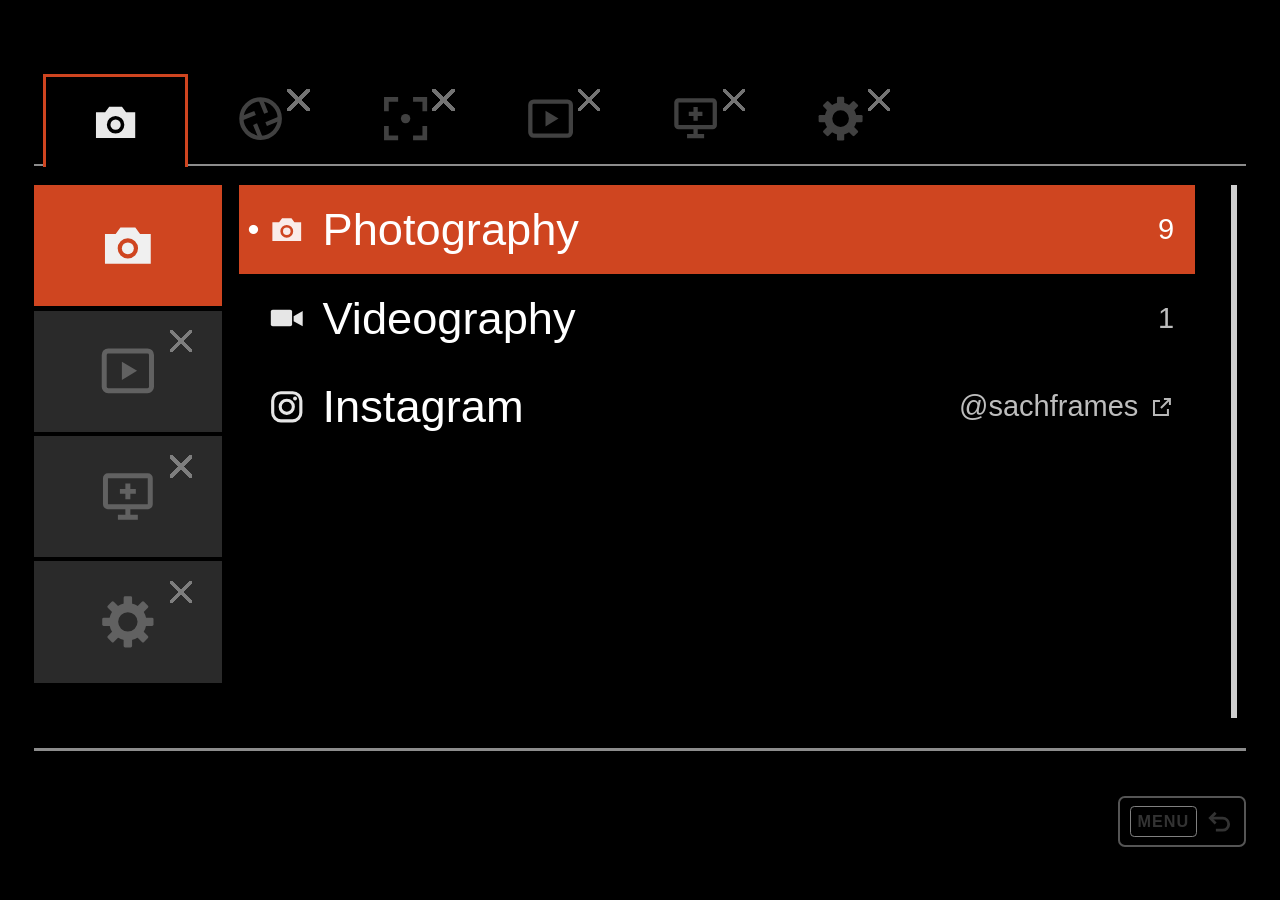
==== camera/sony-fx3-screen.html @ 2e356470 "Add scroll-driven 3D room portfolio Co-Authored-By: Claude Opus 5.5 <noreply@anthropic.com> Claude-S" ====
<!doctype html>
<html lang="en">
<head>
<meta charset="utf-8">
<meta name="viewport" content="width=device-width, initial-scale=1">
<title>FX3 Portfolio</title>
<!--
  sony-fx3-interface.html — Sony FX3-style camera screen: Photography, Videography, Instagram.
  Self-contained: no frameworks or external files. Media loads from the folders next to this file:

    camera/
      sony-fx3-interface.html     ← this file
      update-camera-media.mjs     ← re-scans the folders and rewrites the media list below
      photos/                     → Photography gallery
      video/                      → Videography gallery

  All media paths are relative, so keep this file and the two folders together.
  EMBED (once the camera folder is inside the site's public/ folder)
    <iframe src="/camera/sony-fx3-interface.html" title="Camera portfolio"
            style="width:100%;aspect-ratio:3/2;border:0;display:block"></iframe>

  KEYBOARD (when the screen has focus)
    Arrows move · Enter opens · Esc goes back · Space plays/pauses video
-->
<style>
:root{
  --ratio:1.5;               /* FX3 rear LCD is a 3:2 panel */
  --orange:#cf4520;
  --line:#8c8c8c;
  --font:"Helvetica Neue",Helvetica,Arial,"Segoe UI",system-ui,sans-serif;
}
*{box-sizing:border-box;margin:0;padding:0}
[hidden]{display:none!important}
html,body{width:100%;height:100%;overflow:hidden;background:#000}
body{display:grid;place-items:center;font-family:var(--font);color:#fff;-webkit-font-smoothing:antialiased;
  user-select:none;-webkit-user-select:none;-webkit-tap-highlight-color:transparent}
button{font:inherit;color:inherit;background:none;border:0;padding:0;cursor:pointer;line-height:1}
button:focus{outline:none}
button:focus-visible,a:focus-visible{outline:.35cqh solid var(--orange);outline-offset:.2cqh}
a{color:inherit;text-decoration:none}

/* Screen box. 1cqh = 1% of the screen's height, so everything scales with the container. */
.lcd{position:relative;width:min(100vw,calc(100vh * var(--ratio)));height:min(100vh,calc(100vw / var(--ratio)));
  container-type:size;overflow:hidden;background:#000;outline:none;font-weight:500;font-variant-numeric:tabular-nums}
.ico{width:1em;height:1em;display:inline-block;flex:none;vertical-align:middle}
.screen{position:absolute;inset:0;opacity:0;visibility:hidden;transition:opacity .2s ease,visibility .2s}
.lcd[data-screen="home"] #home,.lcd[data-screen="gallery"] #gallery,.lcd[data-screen="viewer"] #viewer{opacity:1;visibility:visible}

/* Shared chrome: rules, key caps, disabled controls */
.rule{position:absolute;left:4cqh;right:4cqh;height:.28cqh;background:var(--line)}
.kc{display:inline-grid;place-items:center;height:3.6cqh;padding:0 .8cqh;border:.22cqh solid #fff;border-radius:.5cqh;font-size:1.9cqh;letter-spacing:.06em;font-weight:600}
.keycap{position:absolute;right:4cqh;bottom:3.4cqh;display:inline-flex;align-items:center;gap:.9cqh;height:6cqh;padding:0 1.2cqh;
  border:.25cqh solid #fff;border-radius:.8cqh}
.keycap .ico{font-size:3.4cqh}
.keycap:hover{background:rgba(255,255,255,.1)}
.off{position:relative;pointer-events:none;cursor:default}
.off>.ico{opacity:.28}
.off::after{content:"";position:absolute;right:16%;top:16%;width:2.6cqh;height:2.6cqh;opacity:.75;
  background:linear-gradient(45deg,transparent 44%,#9a9a9a 44% 56%,transparent 56%),
             linear-gradient(-45deg,transparent 44%,#9a9a9a 44% 56%,transparent 56%)}
.keycap.off{position:absolute;border-color:#555;color:#666}
.keycap.off>.ico,.keycap.off .kc{opacity:.5}
.keycap.off::after{display:none}
.scroll{position:absolute;right:5cqh;width:.8cqh;background:#3a3a3a}
.scroll i{position:absolute;left:0;right:0;background:#cfcfcf;min-height:4cqh}

/* ---------- HOME: Sony menu layout (top icon tabs, left category column, orange selection) ---------- */
.m-tabs{position:absolute;left:5cqh;top:6cqh;display:flex}
.m-tab{width:17cqh;height:10.5cqh;display:grid;place-items:center;font-size:6cqh;color:#e9e9e9}
.m-tab.on{border:.38cqh solid var(--orange);border-bottom:0;background:#000;height:10.9cqh;position:relative;z-index:1}
#home .rule.top{top:16.5cqh}
.m-cats{position:absolute;left:4cqh;top:19cqh;width:22cqh;display:flex;flex-direction:column;gap:.5cqh}
.m-cat{height:14.2cqh;display:grid;place-items:center;background:#2a2a2a;font-size:7cqh;color:#f0f0f0}
.m-cat.on{background:var(--orange)}
.m-list{position:absolute;left:28cqh;right:10cqh;top:19cqh;display:flex;flex-direction:column}
.m-row{height:10.4cqh;display:flex;align-items:center;text-align:left;font-size:5.3cqh;padding-right:2.4cqh}
.m-row .dot{width:3.4cqh;text-align:center;font-size:4cqh}
.m-row .lbl{flex:1}
.m-row .ico{font-size:4.4cqh;margin-right:2cqh;opacity:.9}
.m-row .val{font-size:3.4cqh;color:#bdbdbd}
.m-row.on{background:var(--orange)}
.m-row.on .val{color:#fff}
#home .scroll{top:19cqh;height:62.4cqh}
#home .rule.bot{top:85cqh}
.m-row .ext{display:inline-flex;margin-left:1.4cqh;opacity:.8}
.m-row .ext .ico{font-size:2.8cqh;margin:0}

/* ---------- GALLERY: 2×2 index view, scrolls by row ---------- */
.bar{position:absolute;left:4cqh;right:4cqh;top:3cqh;height:7cqh;display:flex;align-items:center;justify-content:space-between;font-size:3.4cqh;letter-spacing:.04em}
.bar .ttl{display:inline-flex;align-items:center;gap:1.4cqh;font-weight:600}
.bar .ttl .ico{font-size:4.4cqh}
.bar .cnt{color:#d6d6d6}
#gallery .rule.top{top:11.2cqh}
.g-grid{position:absolute;left:4cqh;right:9cqh;top:13cqh;height:71cqh;overflow-y:auto;overscroll-behavior:contain;
  display:grid;grid-template-columns:1fr 1fr;grid-auto-rows:34.5cqh;gap:2cqh;scroll-snap-type:y mandatory;scrollbar-width:none}
.g-grid::-webkit-scrollbar{display:none}
.tile{position:relative;overflow:hidden;background:#0b0b0b;scroll-snap-align:start}
.tile::after{content:"";position:absolute;inset:0;border:.42cqh solid transparent;z-index:2;pointer-events:none;transition:border-color .12s}
.tile img,.tile video{position:absolute;inset:0;width:100%;height:100%;object-fit:contain;pointer-events:none;transition:transform .3s ease}
.tile.on::after{border-color:var(--orange)}
.tile.on img,.tile.on video{transform:scale(1.03)}
.tile .badge{position:absolute;left:1.2cqh;bottom:1.1cqh;display:inline-flex;align-items:center;gap:.7cqh;padding:.5cqh .9cqh;
  background:rgba(0,0,0,.62);border-radius:.4cqh;font-size:2.3cqh;font-weight:600}
.tile .badge .ico{font-size:2.8cqh}
.tile .broken{position:absolute;inset:0;display:grid;place-items:center;font-size:2.6cqh;color:#9a9a9a}
#gallery .scroll{top:13cqh;height:71cqh}
#gallery .scroll i{transition:top .12s linear}
#gallery .rule.bot{top:86cqh}
.g-name{position:absolute;left:4.6cqh;bottom:4.6cqh;font-size:2.9cqh;color:#bdbdbd;max-width:90cqh;white-space:nowrap;overflow:hidden;text-overflow:ellipsis}
.empty{position:absolute;left:50%;top:48%;transform:translate(-50%,-50%);padding:2.2cqh 4.5cqh;background:#1c1c1c;
  border:.25cqh solid #555;border-radius:.5cqh;font-size:3.4cqh;color:#e8e8e8;white-space:nowrap}

/* ---------- VIEWER: one item, full screen ---------- */
#viewer{background:#000}
.v-stage{position:absolute;inset:0}
.v-stage img,.v-stage video{position:absolute;inset:0;width:100%;height:100%;object-fit:contain;transition:opacity .25s ease}
.v-stage .entering{opacity:0}
.v-hud{position:absolute;inset:0;pointer-events:none;transition:opacity .25s ease}
.v-hud>*{pointer-events:auto}
.lcd[data-hud="0"] .v-hud{opacity:0}
.lcd[data-hud="0"] .v-hud>*{pointer-events:none}
.v-top,.v-bot{position:absolute;left:0;right:0;display:flex;align-items:center;gap:2cqh;padding:0 4cqh;text-shadow:0 0 .4cqh #000}
.v-top{top:0;height:13cqh;justify-content:space-between;font-size:3.4cqh;letter-spacing:.04em;
  background:linear-gradient(rgba(0,0,0,.6),rgba(0,0,0,0))}
.v-top .ttl{display:inline-flex;align-items:center;gap:1.4cqh;font-weight:600}
.v-top .ttl .ico{font-size:4.4cqh}
.v-bot{bottom:0;height:15cqh;padding-right:24cqh;font-size:2.8cqh;background:linear-gradient(rgba(0,0,0,0),rgba(0,0,0,.65))}
.v-bot .fname{max-width:46cqh;white-space:nowrap;overflow:hidden;text-overflow:ellipsis}
.seek{flex:1;height:5cqh;display:flex;align-items:center;cursor:pointer}
.seek b{position:relative;display:block;width:100%;height:.8cqh;background:rgba(255,255,255,.3);border-radius:.4cqh}
.seek i{position:absolute;left:0;top:0;bottom:0;width:0;background:#fff;border-radius:.4cqh}
.vtime{white-space:nowrap}
.vbtn{width:5.4cqh;height:5.4cqh;display:grid;place-items:center;font-size:3.6cqh}
.v-nav{position:absolute;top:50%;transform:translateY(-50%);width:8cqh;height:14cqh;display:grid;place-items:center;font-size:5.4cqh;
  opacity:.75;filter:drop-shadow(0 0 .4cqh #000)}
.v-nav:hover{opacity:1}
.v-nav.l{left:1cqh}.v-nav.r{right:1cqh}
.v-big{position:absolute;left:50%;top:50%;width:13cqh;height:13cqh;transform:translate(-50%,-50%);border-radius:50%;
  background:rgba(0,0,0,.45);border:.35cqh solid rgba(255,255,255,.8);display:grid;place-items:center;font-size:5.4cqh;transition:opacity .2s}
.lcd[data-playing="1"] .v-big{opacity:0;pointer-events:none}
#viewer .keycap{bottom:4.5cqh}
#viewer .empty{top:50%}

@media (prefers-reduced-motion: reduce){*,*::before,*::after{transition-duration:.01ms!important}}
</style>
</head>
<body>

<div class="lcd" id="lcd" tabindex="0" role="application" aria-label="Camera portfolio"
     data-screen="home" data-hud="1" data-playing="0">

  <!-- HOME: section menu -->
  <section class="screen" id="home" aria-label="Portfolio sections"></section>

  <!-- GALLERY: 2×2 index of the chosen section -->
  <section class="screen" id="gallery" aria-label="Gallery"></section>

  <!-- VIEWER: one photo or video, full screen inside the display -->
  <section class="screen" id="viewer" aria-label="Viewer"></section>

  <!-- Section markers. Galleries are built from the two lists in the script below. -->
  <!-- PHOTOGRAPHY MEDIA -->
  <div id="photography-media" hidden></div>
  <!-- VIDEOGRAPHY MEDIA -->
  <div id="videography-media" hidden></div>
</div>

<script>
/* ==========================================================================
   YOUR CONTENT
   --------------------------------------------------------------------------
   • The two lists between the <camera-media> markers are generated from the
     photos/ and video/ folders. After adding or removing files, run (from the camera folder):
         node update-camera-media.mjs
     It keeps your existing order and any titles you added, appends new files, drops deleted ones.
   • Paths are relative to THIS html file, so plain file names with spaces are fine.
   • Each entry is a path string, or an object with optional extras:
       { src: 'path/photo.jpg', alt: 'What the photo shows', title: 'Shown in the viewer' }
       { src: 'path/clip.mp4',  poster: 'path/clip-thumb.jpg', title: 'Short film' }
   • Type comes from the extension (.mp4 .webm .m4v .mov .ogv = video, anything else = image),
     or set { type: 'video' } / { type: 'image' }.
   • Give videos a poster image: thumbnails then load instantly instead of fetching video data.
   • Use web exports (H.264 MP4, WebP/JPEG), not camera originals.
   ========================================================================== */

// <camera-media>
// PHOTOGRAPHY MEDIA — camera/photos
const photographyMedia = [
    'photos/SaveVid.Net_625258052_17923626684231868_313472440058882886_n.jpg',
    'photos/SaveVid.Net_625449197_17923626720231868_9085159601143644479_n.jpg',
    'photos/SaveVid.Net_625970553_17923626702231868_3699082631112119949_n.jpg',
    'photos/SaveVid.Net_627002920_17923626738231868_3889022696531305817_n.jpg',
    'photos/WhatsApp Image 2026-08-24 at 7.36.41 PM (1).jpeg',
    'photos/WhatsApp Image 2026-08-24 at 7.36.41 PM.jpeg',
    'photos/WhatsApp Image 2026-08-24 at 7.36.42 PM (1).jpeg',
    'photos/WhatsApp Image 2026-08-24 at 7.36.42 PM.jpeg',
    'photos/WhatsApp Image 2026-09-18 at 6.00.08 PM.jpeg',
];

// VIDEOGRAPHY MEDIA — camera/video
const videographyMedia = [
    'video/AQMPKa1AgTKHLYUUjRasU1JA0uEvuGJR2zmyEd7orCPI-k4JzbCTC7B2_dFTPSTQ1qIBsk5BvgRhhmHnmlQP0rJUi6jbNW26GQiKc6s.mp4',
];
// </camera-media>

// INSTAGRAM — replace with your profile URL if it changes
const INSTAGRAM_URL = 'https://www.instagram.com/sachframes/';

// Mouse-wheel events over the screen are passed to the parent page as
// { source: 'fx3-lcd', event: 'wheel', deltaX, deltaY, deltaMode } so a scroll-driven tour keeps working.
// Replace '*' with your site origin, e.g. 'https://your-site.vercel.app'.
const PARENT_ORIGIN = '*';
</script>

<script>
(() => {
'use strict';
/* ---------------- Data ---------------- */
const VIDEO_EXT = /\.(mp4|m4v|webm|mov|ogv)(?:[?#]|$)/i;
// Encode each path segment so names with spaces, '#', '%' etc. load correctly; full URLs pass through.
const encodePath = p => /^([a-z][a-z0-9+.-]*:|\/\/)/i.test(p) ? p
  : p.split('/').map(seg => { try { return encodeURIComponent(decodeURIComponent(seg)); } catch (e) { return encodeURIComponent(seg); } }).join('/');
// Display names follow Sony numbering (stills 100-0001, movies C0001) unless an entry has a title.
const normalize = (list, isMovie) => (Array.isArray(list) ? list : []).map(item => {
  const o = typeof item === 'string' ? { src: item } : { ...item };
  if (!o.src) return null;
  o.type = o.type || (VIDEO_EXT.test(o.src) ? 'video' : 'image');
  o.src = encodePath(o.src);
  if (o.poster) o.poster = encodePath(o.poster);
  return o;
}).filter(Boolean).map((o, i) => {
  const n = String(i + 1).padStart(4, '0');
  o.name = o.title || (o.type === 'video' || isMovie ? 'C' + n : '100-' + n);
  return o;
});

const SECTIONS = [
  { id: 'photography', label: 'Photography', short: 'PHOTO', icon: 'cam',   empty: 'No images.', items: normalize(photographyMedia, false) },
  { id: 'videography', label: 'Videography', short: 'MOVIE', icon: 'movie', empty: 'No movies.', items: normalize(videographyMedia, true) },
];

/* ---------------- Icons ---------------- */
const svg = inner => `<svg class="ico" viewBox="0 0 24 24" fill="currentColor" aria-hidden="true">${inner}</svg>`;
const S = 'fill="none" stroke="currentColor" stroke-width="2"';
const I = {
  cam: svg(`<path fill-rule="evenodd" d="M2.8 7.2h4.3L9 4.6h6l1.9 2.6h4.3V19.2H2.8zM12 8.9a4.1 4.1 0 1 0 0 8.2a4.1 4.1 0 1 0 0-8.2z"/><circle cx="12" cy="13" r="2.4"/>`),
  movie: svg(`<rect x="1.8" y="6.8" width="13.6" height="10.6" rx="1.2"/><path d="M16.4 11l5.8-3.3v9.8l-5.8-3.3z"/>`),
  playbox: svg(`<rect x="2.5" y="4" width="19" height="16" rx="1.6" ${S}/><path d="M9.6 8.3v7.4l6.1-3.7z"/>`),
  mon: svg(`<rect x="3" y="3.5" width="18" height="12.5" rx="1" ${S}/><path d="M12 6.6v6.4M8.8 9.8h6.4M12 16v3.6M8 20.2h8" ${S}/>`),
  exp: svg(`<circle cx="12" cy="12" r="9" ${S}/><path d="M12 3l2.6 6.4M21 12l-6.4 2.6M12 21l-2.6-6.4M3 12l6.4-2.6" ${S}/>`),
  af: svg(`<path d="M3 8.5V3h5.5M15.5 3H21v5.5M21 15.5V21h-5.5M8.5 21H3v-5.5" fill="none" stroke="currentColor" stroke-width="2.2"/><circle cx="12" cy="12" r="2.2"/>`),
  gear: (() => { let t = ''; for (let i = 0; i < 8; i++) t += `<rect x="10.3" y="1.7" width="3.4" height="4.6" rx=".6" transform="rotate(${i * 45} 12 12)"/>`;
    return svg(t + `<circle cx="12" cy="12" r="5.7" fill="none" stroke="currentColor" stroke-width="3.6"/>`); })(),
  back: svg(`<path d="M8.8 4.8L4.4 9.2l4.4 4.4" fill="none" stroke="currentColor" stroke-width="2.3"/><path d="M5 9.2h9.6a5 5 0 0 1 0 10H9" fill="none" stroke="currentColor" stroke-width="2.3"/>`),
  left: svg(`<path d="M15 3.5L6.5 12l8.5 8.5" fill="none" stroke="currentColor" stroke-width="2.4"/>`),
  right: svg(`<path d="M9 3.5l8.5 8.5L9 20.5" fill="none" stroke="currentColor" stroke-width="2.4"/>`),
  play: svg(`<path d="M7 4.5v15l12.5-7.5z"/>`),
  pause: svg(`<path d="M6.5 4.5h4v15h-4zM13.5 4.5h4v15h-4z"/>`),
  vol: svg(`<path d="M3 9h4l5-4.5v15L7 15H3z"/><path d="M15.5 8.5a5 5 0 0 1 0 7M18.2 5.8a9 9 0 0 1 0 12.4" ${S}/>`),
  mute: svg(`<path d="M3 9h4l5-4.5v15L7 15H3z"/><path d="M15.5 9l5.5 6M21 9l-5.5 6" ${S}/>`),
  ext: svg(`<path d="M14 4h6v6M20 4l-9 9M18 14v6H4V6h6" ${S}/>`),
  insta: svg(`<rect x="3" y="3" width="18" height="18" rx="5.2" ${S}/><circle cx="12" cy="12" r="4.2" ${S}/><circle cx="17.3" cy="6.7" r="1.25"/>`),
};

/* ---------------- Helpers ---------------- */
const $ = id => document.getElementById(id);
const lcd = $('lcd'), home = $('home'), gallery = $('gallery'), viewer = $('viewer');
const esc = s => String(s).replace(/[&<>"']/g, c => ({ '&': '&amp;', '<': '&lt;', '>': '&gt;', '"': '&quot;', "'": '&#39;' }[c]));
const clamp = (v, a, b) => Math.min(b, Math.max(a, v));
const pad = n => String(n).padStart(2, '0');
const hms = s => { s = Math.max(0, Math.floor(s || 0)); return `${Math.floor(s / 3600)}:${pad(Math.floor(s / 60) % 60)}:${pad(s % 60)}`; };
const ms = s => { s = Math.max(0, Math.floor(s || 0)); return `${Math.floor(s / 60)}:${pad(s % 60)}`; };
const frameSrc = src => src.includes('#') ? src : src + '#t=0.1';   // shows a real frame instead of black
const handle = (() => { try { const p = new URL(INSTAGRAM_URL).pathname.split('/').filter(Boolean)[0]; return p ? '@' + p : 'Instagram'; } catch (e) { return 'Instagram'; } })();
const safeIG = /^https:\/\//.test(INSTAGRAM_URL) ? INSTAGRAM_URL : '';
const ROWS = SECTIONS.length + (safeIG ? 1 : 0);   // Photography, Videography, Instagram
const IG_ROW = SECTIONS.length;

const state = { screen: 'home', row: 0, sec: 0, tile: 0, item: 0, muted: true };
const section = () => SECTIONS[state.sec];

function show(screen) {
  state.screen = screen;
  lcd.dataset.screen = screen;
  if (screen !== 'viewer') { viewer.querySelectorAll('video').forEach(v => v.pause()); lcd.dataset.playing = '0'; }
  lcd.focus({ preventScroll: true });
}

/* ---------------- HOME ---------------- */
// Only the first tab, the first category and the three rows are live.
// Every other camera control is drawn disabled (dimmed with a small X) and has no action.
function renderHome() {
  const offTabs = ['exp', 'af', 'playbox', 'mon', 'gear'];
  const offCats = ['playbox', 'mon', 'gear'];
  home.innerHTML = `
    <div class="m-tabs">
      <span class="m-tab on" aria-hidden="true">${I.cam}</span>
      ${offTabs.map(k => `<span class="m-tab off" aria-hidden="true">${I[k]}</span>`).join('')}
    </div>
    <div class="rule top"></div>
    <div class="m-cats">
      <span class="m-cat on" aria-hidden="true">${I.cam}</span>
      ${offCats.map(k => `<span class="m-cat off" aria-hidden="true">${I[k]}</span>`).join('')}
    </div>
    <div class="m-list" role="menu">
      ${SECTIONS.map((s, i) => `<button class="m-row ${i === state.row ? 'on' : ''}" role="menuitem" data-row="${i}">
        <span class="dot">${i === state.row ? '•' : ''}</span>${I[s.icon]}<span class="lbl">${s.label}</span>
        <span class="val">${s.items.length}</span></button>`).join('')}
      ${safeIG ? `<a class="m-row ${state.row === IG_ROW ? 'on' : ''}" role="menuitem" data-row="${IG_ROW}" href="${esc(safeIG)}"
        target="_blank" rel="noopener noreferrer" aria-label="Instagram ${esc(handle)} (opens in a new tab)">
        <span class="dot">${state.row === IG_ROW ? '•' : ''}</span>${I.insta}<span class="lbl">Instagram</span>
        <span class="val">${esc(handle)}</span><span class="ext">${I.ext}</span></a>` : ''}
    </div>
    <div class="scroll"><i style="top:0;height:100%"></i></div>
    <div class="rule bot"></div>
    <span class="keycap off" aria-hidden="true"><span class="kc">MENU</span>${I.back}</span>`;
}
function setRow(i) {
  state.row = (i + ROWS) % ROWS;
  home.querySelectorAll('.m-row').forEach((r, j) => {
    r.classList.toggle('on', j === state.row);
    r.querySelector('.dot').textContent = j === state.row ? '•' : '';
  });
}

/* ---------------- GALLERY ---------------- */
let thumbObserver = null;
function openGallery(i, keepTile) {
  state.sec = i;
  if (!keepTile) state.tile = 0;
  const s = section(), n = s.items.length;
  gallery.innerHTML = `
    <div class="bar"><span class="ttl">${I.playbox}${s.label.toUpperCase()}</span><span class="cnt" id="gCount">${n ? `${state.tile + 1}/${n}` : '0/0'}</span></div>
    <div class="rule top"></div>
    ${n ? `<div class="g-grid" id="gGrid" role="listbox" aria-label="${s.label}">${s.items.map((it, j) => tileHTML(it, j)).join('')}</div>
           <div class="scroll" id="gScroll"><i></i></div>`
        : `<div class="empty">${s.empty}</div>`}
    <div class="rule bot"></div>
    <div class="g-name" id="gName">${n ? esc(s.items[state.tile].name) : ''}</div>
    <button class="keycap" data-act="back" aria-label="Back to sections"><span class="kc">MENU</span>${I.back}</button>`;
  show('gallery');
  if (!n) return;
  const grid = $('gGrid');
  grid.addEventListener('scroll', syncScrollbar, { passive: true });
  wireThumbs(grid);
  selectTile(state.tile, true);
  syncScrollbar();
}
function tileHTML(it, j) {
  const alt = esc(it.alt || it.name);
  const thumb = it.type === 'video'
    ? (it.poster ? `<img src="${esc(it.poster)}" alt="" loading="lazy" decoding="async">`
                 : `<video muted playsinline preload="none" data-src="${esc(frameSrc(it.src))}"></video>`)
    : `<img src="${esc(it.src)}" alt="${alt}" loading="lazy" decoding="async">`;
  const badge = it.type === 'video' ? `<span class="badge">${I.movie}<span class="dur">${esc(it.duration || '')}</span></span>` : '';
  return `<button class="tile" role="option" data-tile="${j}" aria-label="${alt}">${thumb}${badge}</button>`;
}
function wireThumbs(grid) {
  grid.querySelectorAll('.tile').forEach(t => {
    const media = t.querySelector('img,video');
    media.addEventListener('error', () => { media.remove(); t.insertAdjacentHTML('afterbegin', '<span class="broken">Unable to display.</span>'); }, { once: true });
    if (media.tagName === 'VIDEO') media.addEventListener('loadedmetadata', () => {
      const d = t.querySelector('.dur'); if (d && !d.textContent && isFinite(media.duration)) d.textContent = ms(media.duration);
    }, { once: true });
  });
  // Only fetch video thumbnails as they scroll into view
  thumbObserver?.disconnect();
  thumbObserver = new IntersectionObserver(entries => entries.forEach(e => {
    if (!e.isIntersecting) return;
    const v = e.target;
    v.preload = 'metadata'; v.src = v.dataset.src; thumbObserver.unobserve(v);
  }), { root: grid, rootMargin: '40% 0px' });
  grid.querySelectorAll('video[data-src]').forEach(v => thumbObserver.observe(v));
}
function selectTile(i, instant) {
  const s = section(), n = s.items.length;
  if (!n) return;
  state.tile = clamp(i, 0, n - 1);
  gallery.querySelectorAll('.tile').forEach((t, j) => { t.classList.toggle('on', j === state.tile); t.setAttribute('aria-selected', j === state.tile); });
  $('gCount').textContent = `${state.tile + 1}/${n}`;
  $('gName').textContent = s.items[state.tile].name;
  gallery.querySelector(`.tile[data-tile="${state.tile}"]`)?.scrollIntoView({ block: 'nearest', behavior: instant ? 'auto' : 'smooth' });
}
function syncScrollbar() {
  const grid = $('gGrid'), bar = gallery.querySelector('#gScroll i');
  if (!grid || !bar) return;
  const h = grid.clientHeight / grid.scrollHeight;
  bar.style.height = `${Math.min(1, h) * 100}%`;
  bar.style.top = `${grid.scrollHeight > grid.clientHeight ? grid.scrollTop / (grid.scrollHeight - grid.clientHeight) * (1 - h) * 100 : 0}%`;
}

/* ---------------- VIEWER ---------------- */
function openViewer(i) {
  const s = section(), n = s.items.length;
  if (!n) return;
  state.item = (i + n) % n;
  state.tile = state.item;
  const it = s.items[state.item], vid = it.type === 'video';
  viewer.querySelectorAll('video').forEach(v => { v.pause(); v.removeAttribute('src'); v.load(); });
  viewer.innerHTML = `
    <div class="v-stage" id="vStage"></div>
    <div class="v-hud">
      <div class="v-top"><span class="ttl">${I.playbox}${s.short}</span><span>${state.item + 1}/${n}</span></div>
      ${n > 1 ? `<button class="v-nav l" data-act="prev" aria-label="Previous">${I.left}</button><button class="v-nav r" data-act="next" aria-label="Next">${I.right}</button>` : ''}
      ${vid ? `<button class="v-big" data-act="toggle" aria-label="Play">${I.play}</button>` : ''}
      <div class="v-bot"><span class="fname">${esc(it.name)}</span>
        ${vid ? `<div class="seek" id="vSeek"><b><i id="vBar"></i></b></div><span class="vtime" id="vTime">0:00:00</span>
                 <button class="vbtn" data-act="toggle" id="vPP" aria-label="Play or pause">${I.play}</button>
                 <button class="vbtn" data-act="mute" id="vMute" aria-label="${state.muted ? 'Unmute' : 'Mute'}">${state.muted ? I.mute : I.vol}</button>` : ''}
      </div>
      <button class="keycap" data-act="back" aria-label="Back to gallery"><span class="kc">MENU</span>${I.back}</button>
    </div>`;
  const stage = $('vStage');
  let el;
  if (vid) {
    el = document.createElement('video');
    el.muted = state.muted; el.playsInline = true; el.setAttribute('playsinline', '');
    el.preload = 'auto'; el.disablePictureInPicture = true;
    if (it.poster) el.poster = it.poster;
    el.src = it.poster ? it.src : frameSrc(it.src);
    const sync = () => {
      const playing = !el.paused && !el.ended;
      lcd.dataset.playing = playing ? '1' : '0';
      const pp = $('vPP'); if (pp) pp.innerHTML = playing ? I.pause : I.play;
    };
    el.addEventListener('play', sync); el.addEventListener('pause', sync); el.addEventListener('ended', sync);
    el.addEventListener('timeupdate', () => {
      const d = isFinite(el.duration) ? el.duration : 0;
      const bar = $('vBar'), t = $('vTime');
      if (bar) bar.style.width = d ? `${el.currentTime / d * 100}%` : '0%';
      if (t) t.textContent = `${hms(el.currentTime)} / ${hms(d)}`;
    });
    el.addEventListener('loadedmetadata', () => { const t = $('vTime'); if (t) t.textContent = `0:00:00 / ${hms(el.duration)}`; });
  } else {
    el = document.createElement('img');
    el.alt = it.alt || it.name; el.decoding = 'async'; el.draggable = false; el.src = it.src;
  }
  el.className = 'entering';
  el.addEventListener('error', () => { stage.innerHTML = '<div class="empty">Unable to display.</div>'; viewer.querySelector('.v-big')?.remove(); }, { once: true });
  stage.appendChild(el);
  requestAnimationFrame(() => requestAnimationFrame(() => el.classList.remove('entering')));
  lcd.dataset.hud = '1';
  lcd.dataset.playing = '0';
  show('viewer');
  if (vid) el.play().catch(() => {});   // starts muted; the speaker button turns sound on
}
const activeVideo = () => viewer.querySelector('.v-stage video');
function togglePlay() {
  const v = activeVideo(); if (!v) return;
  if (v.paused || v.ended) { if (v.ended) v.currentTime = 0; v.play().catch(() => {}); } else v.pause();
}
function toggleMute() {
  state.muted = !state.muted;
  const v = activeVideo(); if (v) v.muted = state.muted;
  const b = $('vMute'); if (b) { b.innerHTML = state.muted ? I.mute : I.vol; b.setAttribute('aria-label', state.muted ? 'Unmute' : 'Mute'); }
}

/* ---------------- Navigation ---------------- */
function back() {
  if (state.screen === 'viewer') openGallery(state.sec, true);
  else if (state.screen === 'gallery') { show('home'); setRow(state.sec); }
}
function act(name) {
  if (name === 'back') back();
  else if (name === 'prev') openViewer(state.item - 1);
  else if (name === 'next') openViewer(state.item + 1);
  else if (name === 'toggle') togglePlay();
  else if (name === 'mute') toggleMute();
}

let down = null, swiped = false;
lcd.addEventListener('pointerdown', e => { down = { x: e.clientX, y: e.clientY }; swiped = false; });
lcd.addEventListener('pointerup', e => {
  if (!down || state.screen !== 'viewer') { down = null; return; }
  const dx = e.clientX - down.x, dy = e.clientY - down.y; down = null;
  if (Math.abs(dx) > lcd.clientWidth * .08 && Math.abs(dx) > Math.abs(dy) * 1.5 && section().items.length > 1) {
    swiped = true; openViewer(state.item + (dx < 0 ? 1 : -1));
  }
});
lcd.addEventListener('click', e => {
  if (swiped) { swiped = false; return; }
  const row = e.target.closest('.m-row');
  if (row) { setRow(+row.dataset.row); if (state.row !== IG_ROW) openGallery(state.row); return; }   // the Instagram row is a real link
  const tile = e.target.closest('.tile');
  if (tile) { selectTile(+tile.dataset.tile); openViewer(+tile.dataset.tile); return; }
  const seek = e.target.closest('.seek');
  if (seek) {
    const v = activeVideo(), r = seek.getBoundingClientRect();
    if (v && isFinite(v.duration)) v.currentTime = clamp((e.clientX - r.left) / r.width, 0, 1) * v.duration;
    return;
  }
  const a = e.target.closest('[data-act]');
  if (a) { act(a.dataset.act); return; }
  if (state.screen === 'viewer' && e.target.closest('.v-stage')) {   // tap the picture: show/hide the overlay
    lcd.dataset.hud = lcd.dataset.hud === '1' ? '0' : '1';
  }
});
let lastMove = '';
lcd.addEventListener('pointermove', e => {               // hover selects, but only on real mouse movement
  if (e.pointerType !== 'mouse') return;
  const at = e.clientX + ',' + e.clientY;
  if (at === lastMove) return;
  lastMove = at;
  const row = e.target.closest('.m-row');
  if (row && state.screen === 'home') setRow(+row.dataset.row);
  const tile = e.target.closest('.tile');
  if (tile && state.screen === 'gallery' && +tile.dataset.tile !== state.tile) selectTile(+tile.dataset.tile, true);
});

document.addEventListener('keydown', e => {
  if (e.metaKey || e.ctrlKey || e.altKey) return;
  const k = e.key;
  if ((k === 'Enter' || k === ' ') && e.target.closest?.('a')) return;   // let the Instagram link work
  const keys = ['ArrowUp', 'ArrowDown', 'ArrowLeft', 'ArrowRight', 'Enter', ' ', 'Escape', 'Backspace'];
  if (!keys.includes(k)) return;
  e.preventDefault();
  if (k === 'Escape' || k === 'Backspace') return back();
  if (state.screen === 'home') {
    if (k === 'ArrowUp') setRow(state.row - 1);
    else if (k === 'ArrowDown') setRow(state.row + 1);
    else if (k === 'Enter' || k === ' ' || k === 'ArrowRight') {
      if (state.row === IG_ROW) window.open(safeIG, '_blank', 'noopener,noreferrer');
      else openGallery(state.row);
    }
  } else if (state.screen === 'gallery') {
    const step = { ArrowLeft: -1, ArrowRight: 1, ArrowUp: -2, ArrowDown: 2 }[k];
    if (step) selectTile(state.tile + step);
    else openViewer(state.tile);
  } else if (state.screen === 'viewer') {
    if (k === 'ArrowLeft') openViewer(state.item - 1);
    else if (k === 'ArrowRight') openViewer(state.item + 1);
    else togglePlay();
  }
});

// Let the parent page's scroll tour receive the wheel, except while the gallery grid is scrolling.
lcd.addEventListener('wheel', e => {
  if (state.screen === 'gallery' && $('gGrid')) return;
  if (window.parent !== window) {
    try { window.parent.postMessage({ source: 'fx3-lcd', event: 'wheel', deltaX: e.deltaX, deltaY: e.deltaY, deltaMode: e.deltaMode }, PARENT_ORIGIN); } catch (err) {}
  }
}, { passive: true });
document.addEventListener('visibilitychange', () => { if (document.hidden) activeVideo()?.pause(); });

/* ---------------- Boot ---------------- */
renderHome();
show('home');
})();
</script>

<!-- frame-scroll bridge: added for the scroll animation (js/camera-screen.js).
     • When this screen is embedded in the animation, its screen box fills
       the whole frame it is given (the physical camera display, then the
       full viewport), so there is never a black band beside it. Sizes stay
       tied to the screen height, so nothing is stretched.
     • Tells the page around it about wheel / page-key input and whether the
       camera HTML still has anything of its own to scroll in that direction
       (only the Photography / Videography grid scrolls). When it has
       nothing left to scroll, the next scroll leaves the camera screen.
     Nothing else changes. -->
<style>
  html.fs-embedded .lcd { width: 100vw; height: 100vh; }
</style>
<script>
(function () {
  if (window.parent === window) return;
  document.documentElement.classList.add('fs-embedded');
  document.documentElement.style.overscrollBehavior = 'none';
  var lcd = document.getElementById('lcd');
  // Can the camera HTML itself still scroll this way?
  function ownsScroll(dy) {
    if (!lcd || lcd.dataset.screen !== 'gallery') return false;
    var g = document.getElementById('gGrid');
    if (!g || g.scrollHeight <= g.clientHeight + 1) return false;
    return dy > 0 ? g.scrollTop + g.clientHeight < g.scrollHeight - 2 : g.scrollTop > 1;
  }
  function post(m) { try { window.parent.postMessage(m, '*'); } catch (err) {} }
  // Listen on the whole document (capture), so a scroll anywhere on the
  // screen counts: blank areas, text, images and buttons alike.
  window.addEventListener('wheel', function (e) {
    var dy = e.deltaMode === 1 ? e.deltaY * 16 : e.deltaMode === 2 ? e.deltaY * window.innerHeight : e.deltaY;
    if (!dy) return;
    post({ frameScroll: 'wheel', dy: dy, landing: !ownsScroll(dy) });
  }, { passive: true, capture: true });
  window.addEventListener('keydown', function (e) {
    var dir = e.key === 'PageDown' ? 1 : e.key === 'PageUp' ? -1 : 0;
    if (!dir) return;
    post({ frameScroll: 'key', dir: dir, landing: !ownsScroll(dir) });
  }, true);
})();
</script>
</body>
</html>
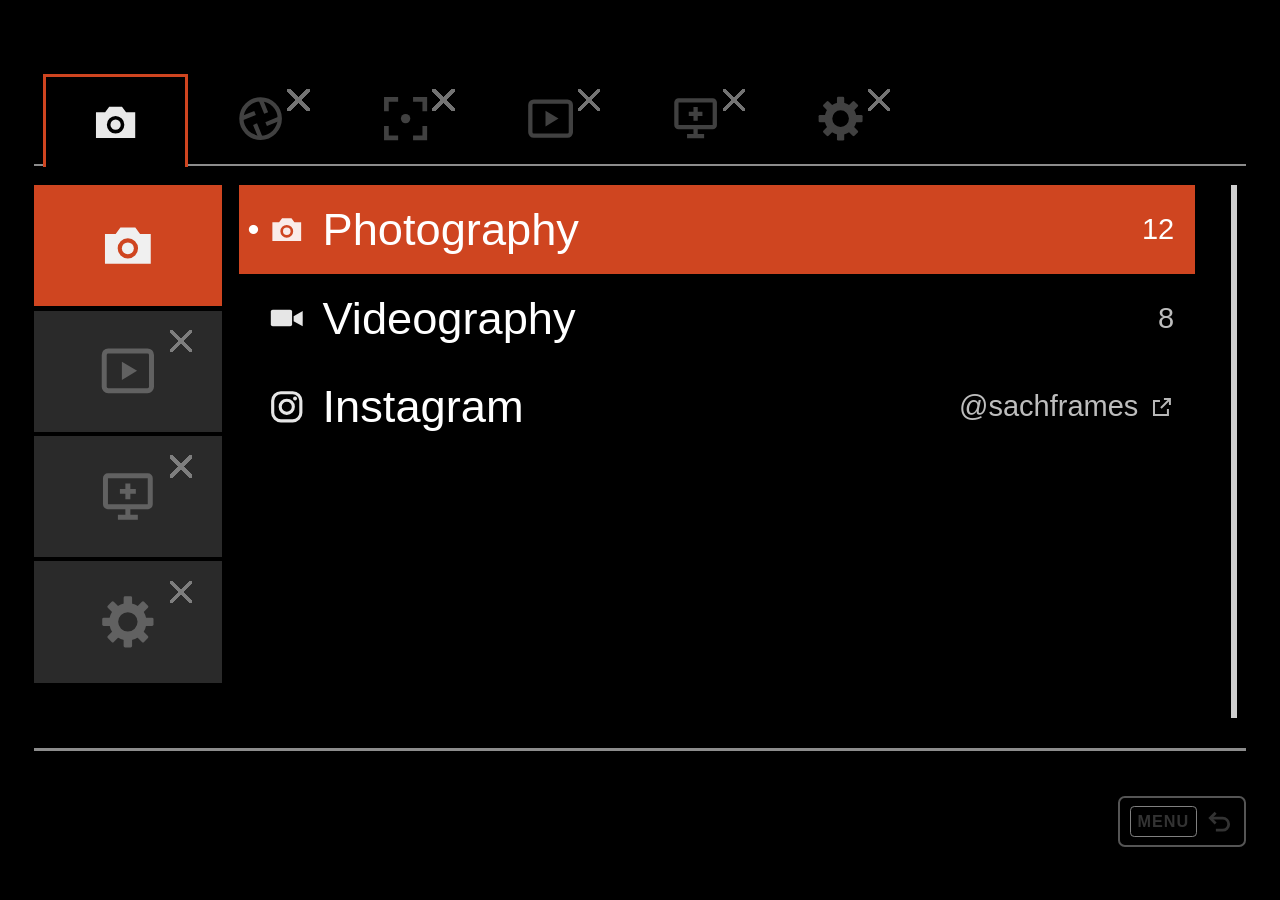
==== commit d5cf3b78: "Add Neeru case study, new camera photos and videos, scroll exit from folders and camera menu Co-Auth" ====
--- a/camera/sony-fx3-screen.html
+++ b/camera/sony-fx3-screen.html
@@ -186,6 +186,9 @@
 // <camera-media>
 // PHOTOGRAPHY MEDIA — camera/photos
 const photographyMedia = [
+    'photos/548135477_17907573510231868_974938798159886771_n.webp',
+    'photos/625973079_17923596600231868_7020002077859966469_n.webp',
+    'photos/653398533_17929286595231868_1940025430470734941_n.webp',
     'photos/SaveVid.Net_625258052_17923626684231868_313472440058882886_n.jpg',
     'photos/SaveVid.Net_625449197_17923626720231868_9085159601143644479_n.jpg',
     'photos/SaveVid.Net_625970553_17923626702231868_3699082631112119949_n.jpg',
@@ -200,6 +203,13 @@
 // VIDEOGRAPHY MEDIA — camera/video
 const videographyMedia = [
     'video/AQMPKa1AgTKHLYUUjRasU1JA0uEvuGJR2zmyEd7orCPI-k4JzbCTC7B2_dFTPSTQ1qIBsk5BvgRhhmHnmlQP0rJUi6jbNW26GQiKc6s.mp4',
+    'video/AQNFq8KOUPbM9RBVLOnoLCYhh6S5yXw7iwFehuoVix_F5Ij2anpikQWvSJ4va6l44rQCHQE6A--hJHaik2obnays.mp4',
+    'video/AQO5LWUYIQm-Pl5ir9l6tAovtje1zIhZUZl4zf4EYGH7mMllz0LBjoDcsOS-zlEnWeRubnvmRt2M77nOjAtT5ekLDfXC_sP5nu9rd_k.mp4',
+    'video/AQOGI-ZsLxrzPsan7wYDbWZJC5luRzQ_X7xuOnvUMNPDe3pEIPMYktLkbFckK-Fiyewu5lGg_PS7iBbfnpIH3cWXCJ1UodbtDD8N3CI.mp4',
+    'video/AQOXiNzTU3fJUrvOUPIAOH5uDjTI24j45Y-VZjb2mYAnMkYwnVVFNlc0DpFWapcGjNGy1cggnYxO1VyoeFv_1unuFodzDh9q_mG4XxA.mp4',
+    'video/AQOfRoQoumTSNgMHzl0x-kZGn8gYArvGePhI1mnvTEsYQR4mTTMEfQp2vvASIEhfaKBrs70imyq6qznrAjuy3s_dRGvpnvgUA1Be3sM.mp4',
+    'video/AQP0t8xkX8iUiz4Cv-Sh_OeKRHgMcKApAJc3dcsp10U_HCgKC4fPuNYbzH31PeWBKSYRJZzBVlzMAvwwQMbaDZWvWTw1Mbq607KWSns.mp4',
+    'video/AQPb6HknQtIkww37cG9KqSTCipadMZN_NRIRnt2IZtZ4ZEuDHRM7KkGxW15anLVR6PsVGSFul3_nYlSEjTwXuEj1WvhX2sTsQ4ZanBc.mp4',
 ];
 // </camera-media>
 
@@ -567,12 +577,10 @@
   document.documentElement.classList.add('fs-embedded');
   document.documentElement.style.overscrollBehavior = 'none';
   var lcd = document.getElementById('lcd');
-  // Can the camera HTML itself still scroll this way?
-  function ownsScroll(dy) {
-    if (!lcd || lcd.dataset.screen !== 'gallery') return false;
-    var g = document.getElementById('gGrid');
-    if (!g || g.scrollHeight <= g.clientHeight + 1) return false;
-    return dy > 0 ? g.scrollTop + g.clientHeight < g.scrollHeight - 2 : g.scrollTop > 1;
+  // Only the main menu hands scrolling back to the animation. In the
+  // gallery or a photo/video, scrolling always stays inside the camera.
+  function ownsScroll() {
+    return !lcd || lcd.dataset.screen !== 'home';
   }
   function post(m) { try { window.parent.postMessage(m, '*'); } catch (err) {} }
   // Listen on the whole document (capture), so a scroll anywhere on the
@@ -580,12 +588,12 @@
   window.addEventListener('wheel', function (e) {
     var dy = e.deltaMode === 1 ? e.deltaY * 16 : e.deltaMode === 2 ? e.deltaY * window.innerHeight : e.deltaY;
     if (!dy) return;
-    post({ frameScroll: 'wheel', dy: dy, landing: !ownsScroll(dy) });
+    post({ frameScroll: 'wheel', dy: dy, landing: !ownsScroll() });
   }, { passive: true, capture: true });
   window.addEventListener('keydown', function (e) {
     var dir = e.key === 'PageDown' ? 1 : e.key === 'PageUp' ? -1 : 0;
     if (!dir) return;
-    post({ frameScroll: 'key', dir: dir, landing: !ownsScroll(dir) });
+    post({ frameScroll: 'key', dir: dir, landing: !ownsScroll() });
   }, true);
 })();
 </script>
